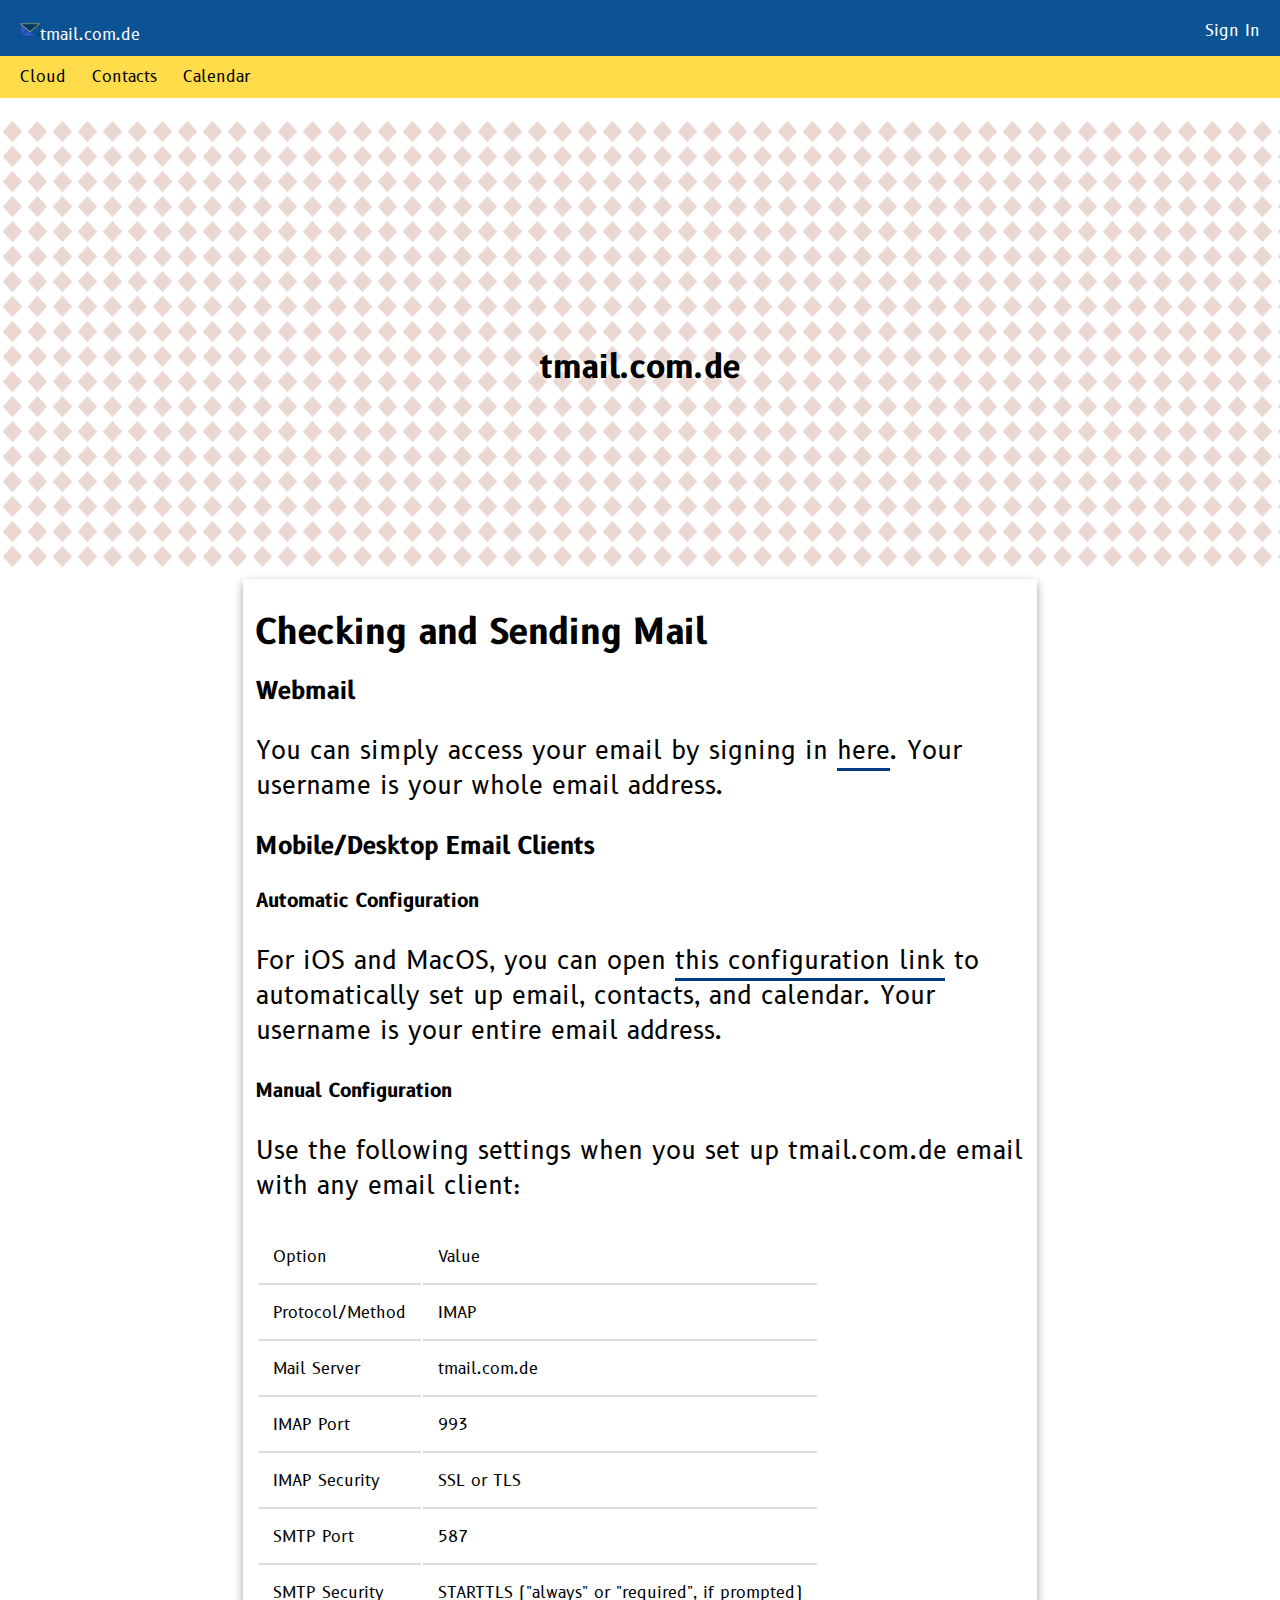
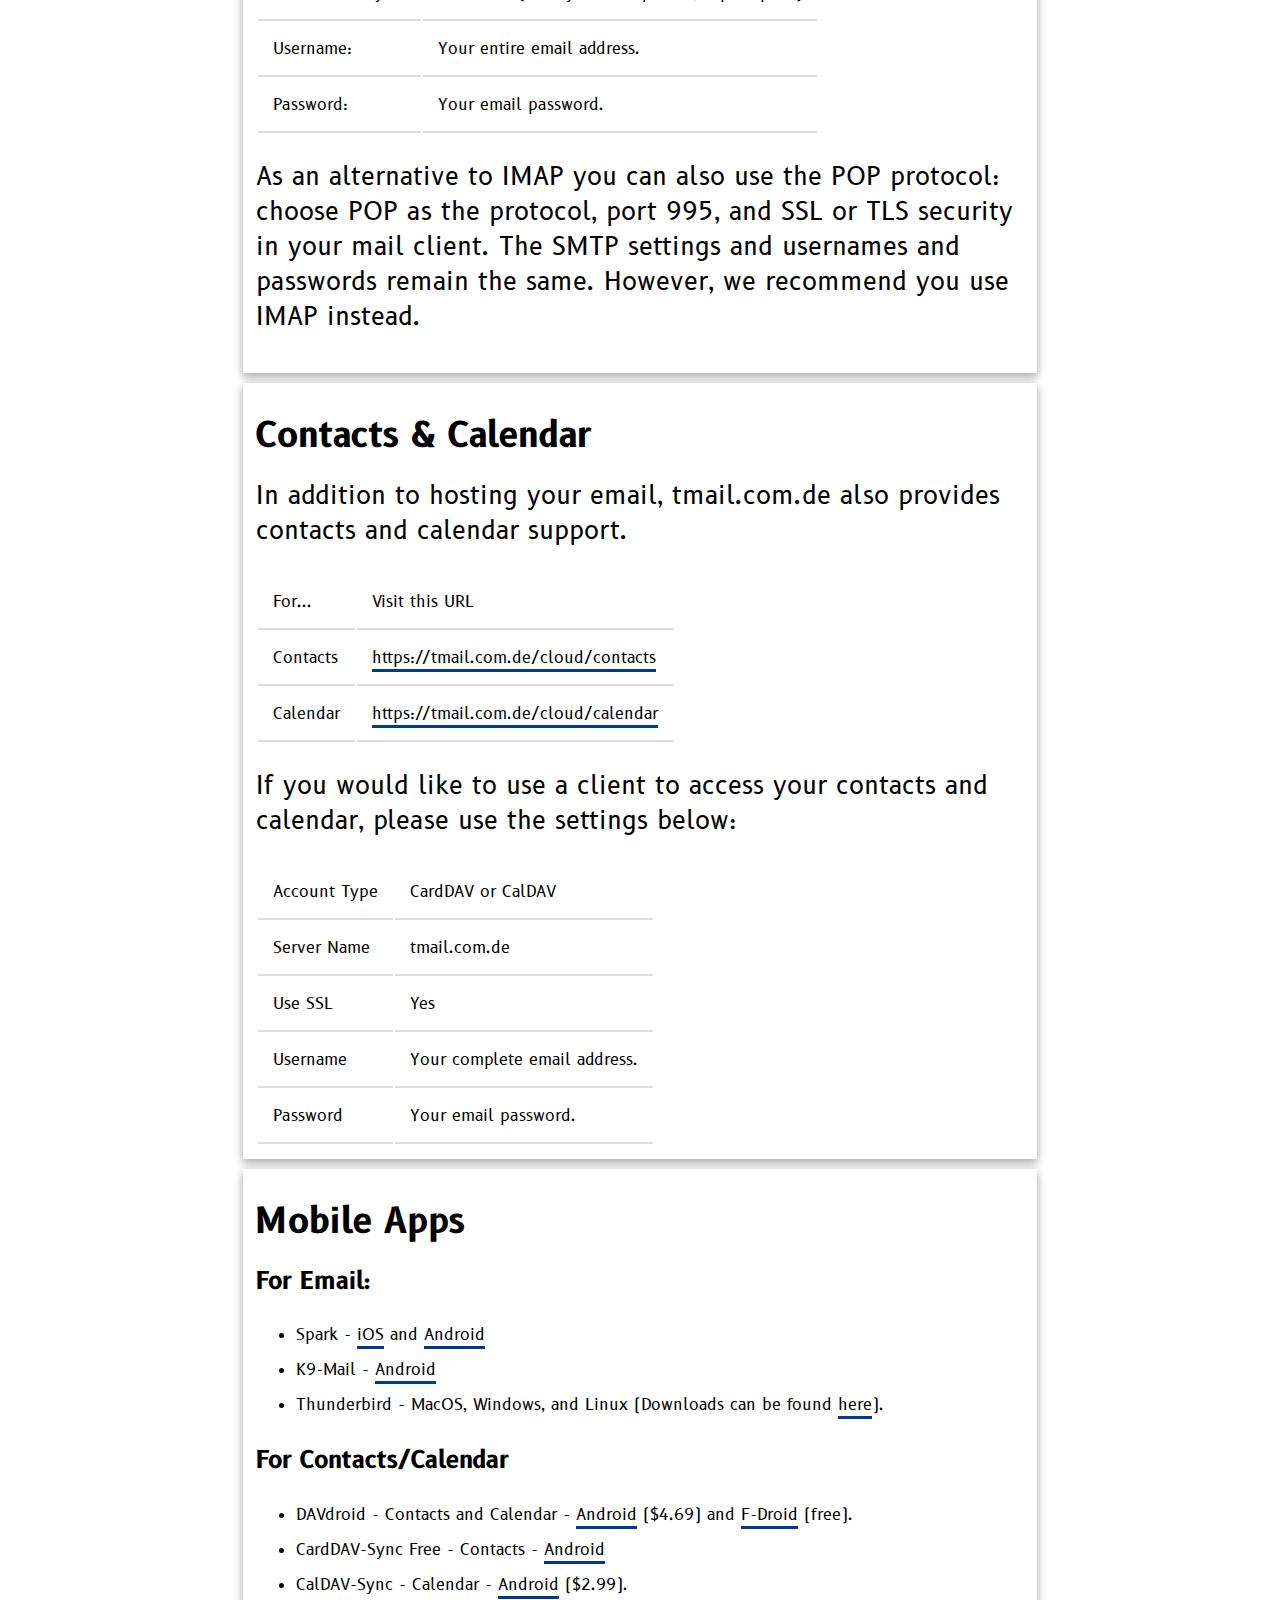
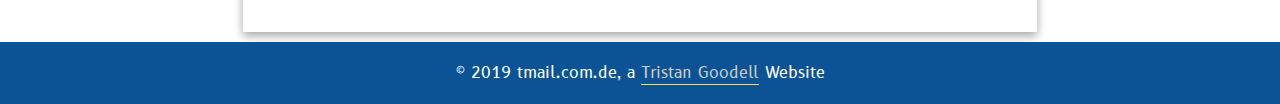
==== index.html @ 56f1a865 "1" ====
<html lang="en">
    <head>
        <title>tmail.com.de - Email</title>
        <link rel="stylesheet" href="style.css">
        <meta name="viewport" content="width=device-width, initial-scale=1">
    </head>
    <body>
        <div class="top">
            <span style="float:left;"><a href="https://tmail.com.de"><image src="tmail.com.de.png" style="height: 20px;"></image>tmail.com.de</a></span>
            <span style="float:right"><a href="https://tmail.com.de/mail">Sign In</a></span>
            <p></p>
        </div>
        <div class="sub-top">
            <a href="">Cloud</a>
            <a href="">Contacts</a>
            <a href="">Calendar</a>
        </div>
        <div class="banner">
            <h1>tmail.com.de</h1>
        </div>

        <div class="card">
            <h1>Checking and Sending Mail</h1>
            <h2>Webmail</h2>
            <p>You can simply access your email by signing in <a href="https://tmail.com.de/mail">here</a>. Your username is your whole email address.</p>
            <h2>Mobile/Desktop Email Clients</h2>
            <h3>Automatic Configuration</h3>
            <p>For iOS and MacOS, you can open <a href="https://tmail.com.de/mailinabox.mobileconfig">this configuration link</a> to automatically set up email, 
            contacts, and calendar. Your username is your entire email address.</p>
            <h3>Manual Configuration</h3>
            <p>Use the following settings when you set up tmail.com.de email with any email client:</p>
            <table>
                <tr>
                    <td>Option</th>
                    <td>Value</th>
                </tr>
                <tr>
                    <td>Protocol/Method</th>
                    <td>IMAP</th>
                </tr>
                <tr>
                    <td>Mail Server</td>
                    <td>tmail.com.de</td>
                </tr>
                <tr>
                    <td>IMAP Port</td>
                    <td>993</td>
                </tr>
                <tr>
                    <td>IMAP Security</td>
                    <td>SSL or TLS</td>
                </tr>
                <tr>
                    <td>SMTP Port</td>
                    <td>587</td>
                </tr>
                <tr>
                    <td>SMTP Security</td>
                    <td>STARTTLS ("always" or "required", if prompted)</td>
                </tr>
                <tr>
                    <td>Username:</td>
                    <td>Your entire email address.</td>
                </tr>
                <tr>
                    <td>Password:</td>
                    <td>Your email password.</td>
                </tr>
            </table>
            <p>As an alternative to IMAP you can also use the POP protocol: choose POP as the protocol, port 995, and SSL or TLS security in your mail client. 
                The SMTP settings and usernames and passwords remain the same. However, we recommend you use IMAP instead.</p>
        </div>
        <div class="card">
            <h1>Contacts & Calendar</h1>
            <p>In addition to hosting your email, tmail.com.de also provides contacts and calendar support.</p>
            <table>
                <tr>
                    <td>For...</td>
                    <td>Visit this URL</td>
                </tr>
                <tr>
                    <td>Contacts</td>
                    <td><a href="https://tmail.com.de/cloud/contacts">https://tmail.com.de/cloud/contacts</a></td>
                </tr>
                <tr>
                    <td>Calendar</td>
                    <td><a href="https://tmail.com.de/cloud/calendar">https://tmail.com.de/cloud/calendar</a></td>
                </tr>
            </table>
            <p>If you would like to use a client to access your contacts and calendar, please use the settings below:</p>
            <table>
                <tr>
                    <td>Account Type</td>
                    <td>CardDAV or CalDAV</td>
                </tr>
                <tr>
                    <td>Server Name</td>
                    <td>tmail.com.de</td>
                </tr>
                <tr>
                    <td>Use SSL</td>
                    <td>Yes</td>
                </tr>
                <tr>
                    <td>Username</td>
                    <td>Your complete email address.</td>
                </tr>
                <tr>
                    <td>Password</td>
                    <td>Your email password.</td>
                </tr>
            </table>
        </div>
        <div class="card">
            <h1>Mobile Apps</h1>
            <h2>For Email:</h2>
            <ul>
                <li>Spark - <a href="https://itunes.apple.com/us/app/spark-email-app-by-readdle/id997102246?mt=8">iOS</a> and 
                    <a href="https://play.google.com/store/apps/details?id=com.readdle.spark">Android</a></li>
                <li>K9-Mail - <a href="https://play.google.com/store/apps/details?id=com.fsck.k9">Android</a></li>
                <li>Thunderbird - MacOS, Windows, and Linux (Downloads can be found <a href="https://www.thunderbird.net/en-US/thunderbird/all/">here</a>).</li>
            </ul>
            <h2>For Contacts/Calendar</h2>
            <ul>
                <li>DAVdroid - Contacts and Calendar - <a href="https://play.google.com/store/apps/details?id=at.bitfire.davdroid">Android</a> ($4.69) and 
                <a href="https://f-droid.org/packages/at.bitfire.davdroid/">F-Droid</a> (free).</li>
                <li>CardDAV-Sync Free - Contacts - <a href="https://play.google.com/store/apps/details?id=org.dmfs.carddav.sync">Android</a></li>
                <li>CalDAV-Sync - Calendar - <a href="https://play.google.com/store/apps/details?id=org.dmfs.caldav.lib">Android</a> ($2.99).</li>
            </ul>
        </div>
    </body>
    <footer>
        <div class="cool-footer">
            &copy 2019 tmail.com.de, a <a href="https://tgoodell.com">Tristan Goodell</a> Website
        </div>
    </footer>
</html>
---- style.css ----
@import url('https://fonts.googleapis.com/css?family=B612&display=swap');

* {
    font-family: 'B612', sans-serif;
}

html, body {
    padding: 0;
    margin: 0;
}

.top {
    padding: 20px;
    background-color: #0b5394;
    margin: 0;
}

.top a {
    text-decoration: none;
    color: #ffffff;
}

.card {
    margin: auto;
    background-color: #ffffff;
    padding: 1%;
    margin-top: 10px;
    margin-bottom: 10px;
    width: 60%;
    line-height: 35px;
    box-shadow:0 4px 8px 0 rgba(0,0,0,0.2),0 3px 10px 0 rgba(0,0,0,0.19);
}

@media screen and (max-width: 600px) {
    .card {
        width: auto;
        margin: 10px;
    }
    .card h1 {
        font-size: 30px;
    }
    .card p {
        font-size: 20px
    }
    .navbar {
        padding: 5%;
    }
    .navitem {
        padding: 2%;
    }
    .footer {
        padding: 5%;
    }
}
  
.card h1 {
    font-size: 35px;
}
  
.card p {
    font-size: 25px;
}
  
.card a {
    border-bottom: 3px solid #023b83;
    text-decoration: none;
    color: #000000;
}
  
.card a:hover {
    color: #172721;
    border-bottom: 3px solid #226cc4;
}

th {
    padding: 1px;
    margin: 1px;
}

td, th {
    border-bottom: 2px solid #dddddd;
}

th, td {
    padding: 15px;
}

.cool-footer {
    padding: 20px;
    background-color: #0b5394;
    text-align: center;
    color: #fff;
}

.cool-footer a {
    color: #ccc;
    border-bottom: 1px solid #ffdd4a;
    text-decoration: none;
}

.cool-footer a:hover {
    color: #fff;
    border-bottom: 1px solid #ffe67b;
}

.banner {
    height: 50%;
    background-color: #fff;
    text-align: center;
    line-height: 50px;
    background-image: url("pattern.png");
    line-height: 500px;
}

.sub-top {
    background-color: #ffdd4a;
    padding: 10px;
}

.sub-top a {
    text-decoration: none;
    color: #000000;
    padding: 10px;
}

.sub-top a:hover {
    background-color: #e8c944;
    padding: 10px;
}
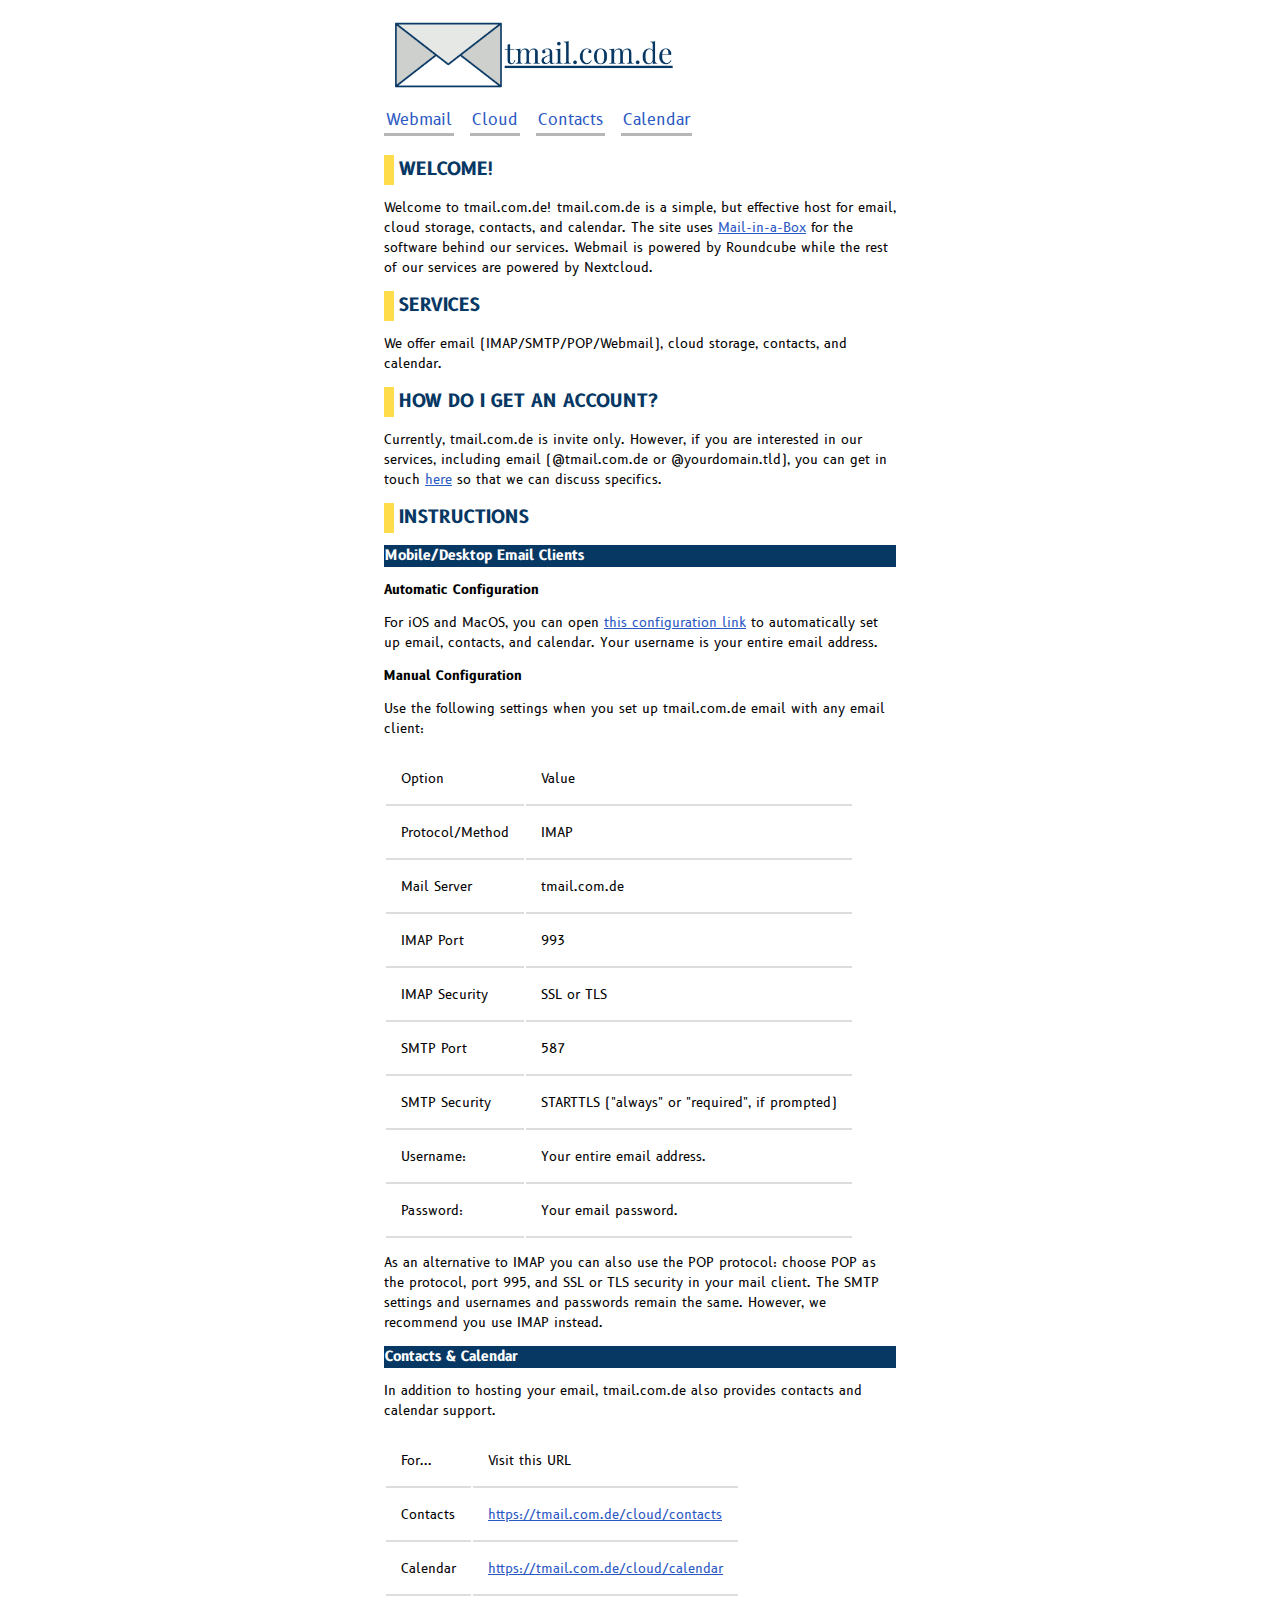
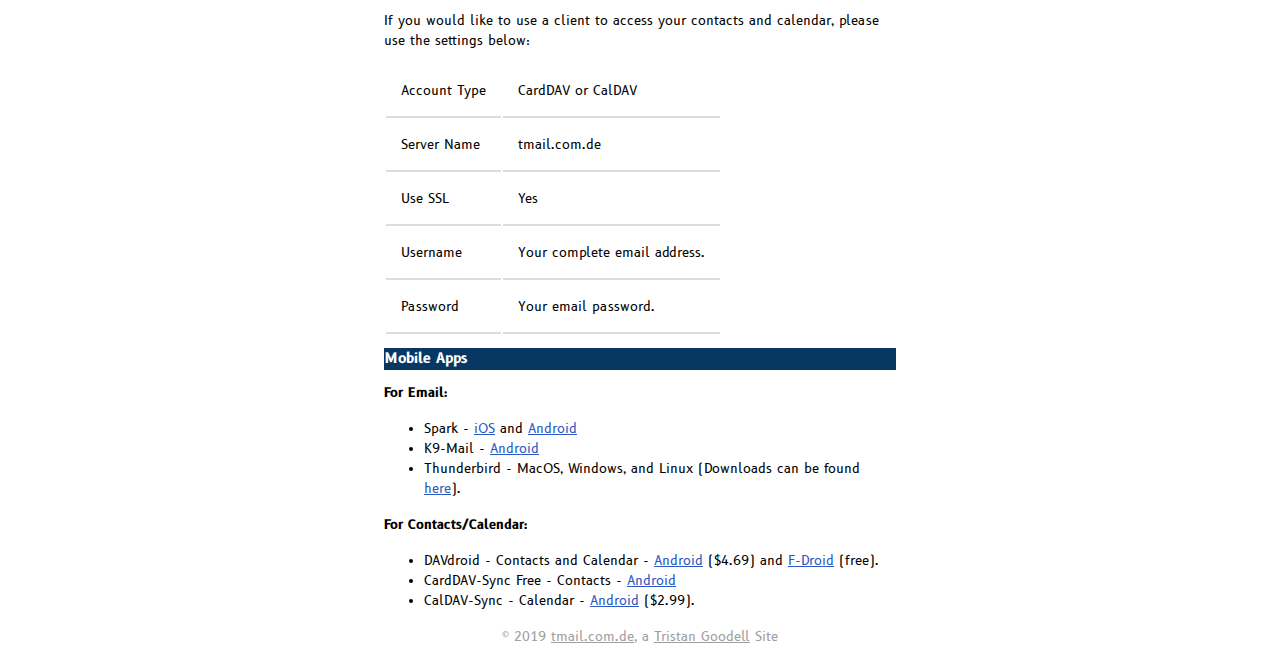
==== commit 4d8aea6c: "9" ====
--- a/index.html
+++ b/index.html
@@ -1,30 +1,77 @@
-<html lang="en">
+<!DOCTYPE html>
+<html lang=en>
     <head>
-        <title>tmail.com.de - Email</title>
+        <title>tmail.com.de &mdash; Email, Cloud Storage, Contacts, & Calendar</title>
         <link rel="stylesheet" href="style.css">
         <meta name="viewport" content="width=device-width, initial-scale=1">
+        <link href="https://fonts.googleapis.com/css?family=B612&display=swap" rel="stylesheet"> 
+        <link rel="shortcut icon" href="favicons/favicon.ico">
+        <link rel="shortcut icon" href="favicons/favicon.ico">
+        <link rel="icon" sizes="16x16 32x32 64x64" href="favicons/favicon.ico">
+        <link rel="icon" type="image/png" sizes="196x196" href="favicons/favicon-192.png">
+        <link rel="icon" type="image/png" sizes="160x160" href="favicons/favicon-160.png">
+        <link rel="icon" type="image/png" sizes="96x96" href="favicons/favicon-96.png">
+        <link rel="icon" type="image/png" sizes="64x64" href="favicons/favicon-64.png">
+        <link rel="icon" type="image/png" sizes="32x32" href="favicons/favicon-32.png">
+        <link rel="icon" type="image/png" sizes="16x16" href="favicons/favicon-16.png">
+        <link rel="apple-touch-icon" href="favicons/favicon-57.png">
+        <link rel="apple-touch-icon" sizes="114x114" href="favicons/favicon-114.png">
+        <link rel="apple-touch-icon" sizes="72x72" href="favicons/favicon-72.png">
+        <link rel="apple-touch-icon" sizes="144x144" href="favicons/favicon-144.png">
+        <link rel="apple-touch-icon" sizes="60x60" href="favicons/favicon-60.png">
+        <link rel="apple-touch-icon" sizes="120x120" href="favicons/favicon-120.png">
+        <link rel="apple-touch-icon" sizes="76x76" href="favicons/favicon-76.png">
+        <link rel="apple-touch-icon" sizes="152x152" href="favicons/favicon-152.png">
+        <link rel="apple-touch-icon" sizes="180x180" href="favicons/favicon-180.png">
+        <meta name="msapplication-TileColor" content="#FFFFFF">
+        <meta name="msapplication-TileImage" content="favicons/favicon-144.png">
+        <meta name="msapplication-config" content="favicons/browserconfig.xml">
+        <!-- Matomo -->
+        <script type="text/javascript">
+            var _paq = window._paq || [];
+            /* tracker methods like "setCustomDimension" should be called before "trackPageView" */
+            _paq.push(['trackPageView']);
+            _paq.push(['enableLinkTracking']);
+            (function() {
+            var u="https://analytics.sugaryweb.com/";
+            _paq.push(['setTrackerUrl', u+'matomo.php']);
+            _paq.push(['setSiteId', '9']);
+            var d=document, g=d.createElement('script'), s=d.getElementsByTagName('script')[0];
+            g.type='text/javascript'; g.async=true; g.defer=true; g.src=u+'matomo.js'; s.parentNode.insertBefore(g,s);
+            })();
+        </script>
+        <noscript><p><img src="https://analytics.sugaryweb.com/matomo.php?idsite=9&amp;rec=1" style="border:0;" alt="" /></p></noscript>
+        <!-- End Matomo Code -->  
     </head>
     <body>
-        <div class="top">
-            <span style="float:left;"><a href="https://tmail.com.de"><image src="tmail.com.de.png" style="height: 20px;"></image>tmail.com.de</a></span>
-            <span style="float:right"><a href="https://tmail.com.de/mail">Sign In</a></span>
-            <p></p>
-        </div>
-        <div class="sub-top">
-            <a href="">Cloud</a>
-            <a href="">Contacts</a>
-            <a href="">Calendar</a>
-        </div>
-        <div class="banner">
-            <h1>tmail.com.de</h1>
-        </div>
-
-        <div class="card">
-            <h1>Checking and Sending Mail</h1>
-            <h2>Webmail</h2>
-            <p>You can simply access your email by signing in <a href="https://tmail.com.de/mail">here</a>. Your username is your whole email address.</p>
-            <h2>Mobile/Desktop Email Clients</h2>
-            <h3>Automatic Configuration</h3>
+        <img src="tmail.com.de-banner.png">
+        <nav class="nav-links">
+            <a href="https://tmail.com.de/mail/">Webmail</a>
+            <a href="https://tmail.com.de/cloud/">Cloud</a>
+            <a href="https://tmail.com.de/cloud/contacts">Contacts</a>
+            <a href="https://tmail.com.de/cloud/calendar">Calendar</a>
+        </nav>
+        <div class="body-text">
+            <div>
+                <h1>Welcome!</h1>
+                <p>Welcome to tmail.com.de! tmail.com.de is a simple, but effective host for email, cloud storage, contacts, and calendar. The site uses 
+                    <a href="https://mailinabox.email/">Mail-in-a-Box</a> for the software behind our services. Webmail is powered by Roundcube while the rest 
+                    of our services are powered by Nextcloud. 
+                </p>
+            </div>
+            <div>
+                <h1>Services</h1>
+                <p>We offer email (IMAP/SMTP/POP/Webmail), cloud storage, contacts, and calendar.</p>
+            </div>
+            <div>
+                <h1>How do I get an account?</h1>
+                <p>Currently, tmail.com.de is invite only. However, if you are interested in our services, including email (@tmail.com.de or @yourdomain.tld), 
+                    you can get in touch <a href="mailto:contact@tmail.com.de">here</a> so that we can discuss specifics.
+            </div>
+            <div>
+                <h1>Instructions</h1>
+                <h2>Mobile/Desktop Email Clients</h2>
+                <h3>Automatic Configuration</h3>
             <p>For iOS and MacOS, you can open <a href="https://tmail.com.de/mailinabox.mobileconfig">this configuration link</a> to automatically set up email, 
             contacts, and calendar. Your username is your entire email address.</p>
             <h3>Manual Configuration</h3>
@@ -69,9 +116,7 @@
             </table>
             <p>As an alternative to IMAP you can also use the POP protocol: choose POP as the protocol, port 995, and SSL or TLS security in your mail client. 
                 The SMTP settings and usernames and passwords remain the same. However, we recommend you use IMAP instead.</p>
-        </div>
-        <div class="card">
-            <h1>Contacts & Calendar</h1>
+            <h2>Contacts & Calendar</h2>
             <p>In addition to hosting your email, tmail.com.de also provides contacts and calendar support.</p>
             <table>
                 <tr>
@@ -110,28 +155,25 @@
                     <td>Your email password.</td>
                 </tr>
             </table>
-        </div>
-        <div class="card">
-            <h1>Mobile Apps</h1>
-            <h2>For Email:</h2>
+            <h2>Mobile Apps</h2>
+            <h3>For Email:</h3>
             <ul>
                 <li>Spark - <a href="https://itunes.apple.com/us/app/spark-email-app-by-readdle/id997102246?mt=8">iOS</a> and 
                     <a href="https://play.google.com/store/apps/details?id=com.readdle.spark">Android</a></li>
                 <li>K9-Mail - <a href="https://play.google.com/store/apps/details?id=com.fsck.k9">Android</a></li>
                 <li>Thunderbird - MacOS, Windows, and Linux (Downloads can be found <a href="https://www.thunderbird.net/en-US/thunderbird/all/">here</a>).</li>
             </ul>
-            <h2>For Contacts/Calendar</h2>
+            <h3>For Contacts/Calendar:</h3>
             <ul>
                 <li>DAVdroid - Contacts and Calendar - <a href="https://play.google.com/store/apps/details?id=at.bitfire.davdroid">Android</a> ($4.69) and 
                 <a href="https://f-droid.org/packages/at.bitfire.davdroid/">F-Droid</a> (free).</li>
                 <li>CardDAV-Sync Free - Contacts - <a href="https://play.google.com/store/apps/details?id=org.dmfs.carddav.sync">Android</a></li>
                 <li>CalDAV-Sync - Calendar - <a href="https://play.google.com/store/apps/details?id=org.dmfs.caldav.lib">Android</a> ($2.99).</li>
             </ul>
+            </div>
+            <footer>
+                <p>&copy 2019 <a href="https://tmail.com.de">tmail.com.de</a>, a <a href="https://tgoodell.com">Tristan Goodell</a> Site</p>
+            </footer>
         </div>
     </body>
-    <footer>
-        <div class="cool-footer">
-            &copy 2019 tmail.com.de, a <a href="https://tgoodell.com">Tristan Goodell</a> Website
-        </div>
-    </footer>
 </html>--- a/style.css
+++ b/style.css
@@ -1,129 +1,103 @@
-@import url('https://fonts.googleapis.com/css?family=B612&display=swap');
-
 * {
     font-family: 'B612', sans-serif;
+    line-height: 20px;
 }
 
-html, body {
-    padding: 0;
-    margin: 0;
+img  {
+    width: 300px;
 }
 
-.top {
-    padding: 20px;
-    background-color: #0b5394;
-    margin: 0;
+a {
+    color: #2b59c3;
+    transition: 0.5s;
 }
 
-.top a {
-    text-decoration: none;
-    color: #ffffff;
+a:hover {
+    color: #073763;
 }
 
-.card {
+body {
+    width: 40%;
     margin: auto;
-    background-color: #ffffff;
-    padding: 1%;
-    margin-top: 10px;
-    margin-bottom: 10px;
-    width: 60%;
-    line-height: 35px;
-    box-shadow:0 4px 8px 0 rgba(0,0,0,0.2),0 3px 10px 0 rgba(0,0,0,0.19);
+    padding: 10px;
 }
 
-@media screen and (max-width: 600px) {
-    .card {
-        width: auto;
-        margin: 10px;
-    }
-    .card h1 {
-        font-size: 30px;
-    }
-    .card p {
-        font-size: 20px
-    }
-    .navbar {
-        padding: 5%;
-    }
-    .navitem {
-        padding: 2%;
-    }
-    .footer {
-        padding: 5%;
-    }
+.nav-links {
+    margin-bottom: 20px;
 }
-  
-.card h1 {
-    font-size: 35px;
+
+.nav-links a {
+    color: #2b59c3;
+    text-decoration: none;
+    border-bottom: 3px solid #b6b6b6;
+    padding: 2px;
+    margin-right: 10px;
+    line-height: 30px;
 }
-  
-.card p {
-    font-size: 25px;
+
+.nav-links a:hover {
+    color: #0b5394;
+    border-bottom: 3px solid #d36582;
 }
-  
-.card a {
-    border-bottom: 3px solid #023b83;
-    text-decoration: none;
-    color: #000000;
+
+.body-text h1 {
+    border-left: 10px solid #ffdd4a;
+    padding: 5px;
+    color: #073763;
+    font-size: 18px;
+    text-transform: uppercase;
 }
-  
-.card a:hover {
-    color: #172721;
-    border-bottom: 3px solid #226cc4;
+
+.body-text h2 {
+    font-size: 14px;
+    background-color: #073763;
+    color: #fff;
+    padding: 1px;
+}
+
+.body-text h3 {
+    font-size: 13px;
+}
+
+.body-text p {
+    font-size: 13px;
 }
 
 th {
     padding: 1px;
-    margin: 1px;
 }
 
 td, th {
     border-bottom: 2px solid #dddddd;
+    font-size: 13px;
 }
 
 th, td {
     padding: 15px;
 }
 
-.cool-footer {
-    padding: 20px;
-    background-color: #0b5394;
-    text-align: center;
-    color: #fff;
+li {
+    font-size: 13px;
 }
 
-.cool-footer a {
-    color: #ccc;
-    border-bottom: 1px solid #ffdd4a;
-    text-decoration: none;
+footer {
+    color: rgb(158, 158, 158);
+    text-align: center;
+    font-size: 11px;
 }
 
-.cool-footer a:hover {
-    color: #fff;
-    border-bottom: 1px solid #ffe67b;
+footer a {
+    color: rgb(158, 158, 158);
 }
 
-.banner {
-    height: 50%;
-    background-color: #fff;
-    text-align: center;
-    line-height: 50px;
-    background-image: url("pattern.png");
-    line-height: 500px;
+@media (max-width: 874px) {
+    body {
+        width: auto;
+    }
 }
 
-.sub-top {
-    background-color: #ffdd4a;
-    padding: 10px;
-}
-
-.sub-top a {
-    text-decoration: none;
-    color: #000000;
-    padding: 10px;
-}
-
-.sub-top a:hover {
-    background-color: #e8c944;
-    padding: 10px;
-}
+@media (max-width: 316px) {
+    img {
+        width: 100%;
+    }
+}